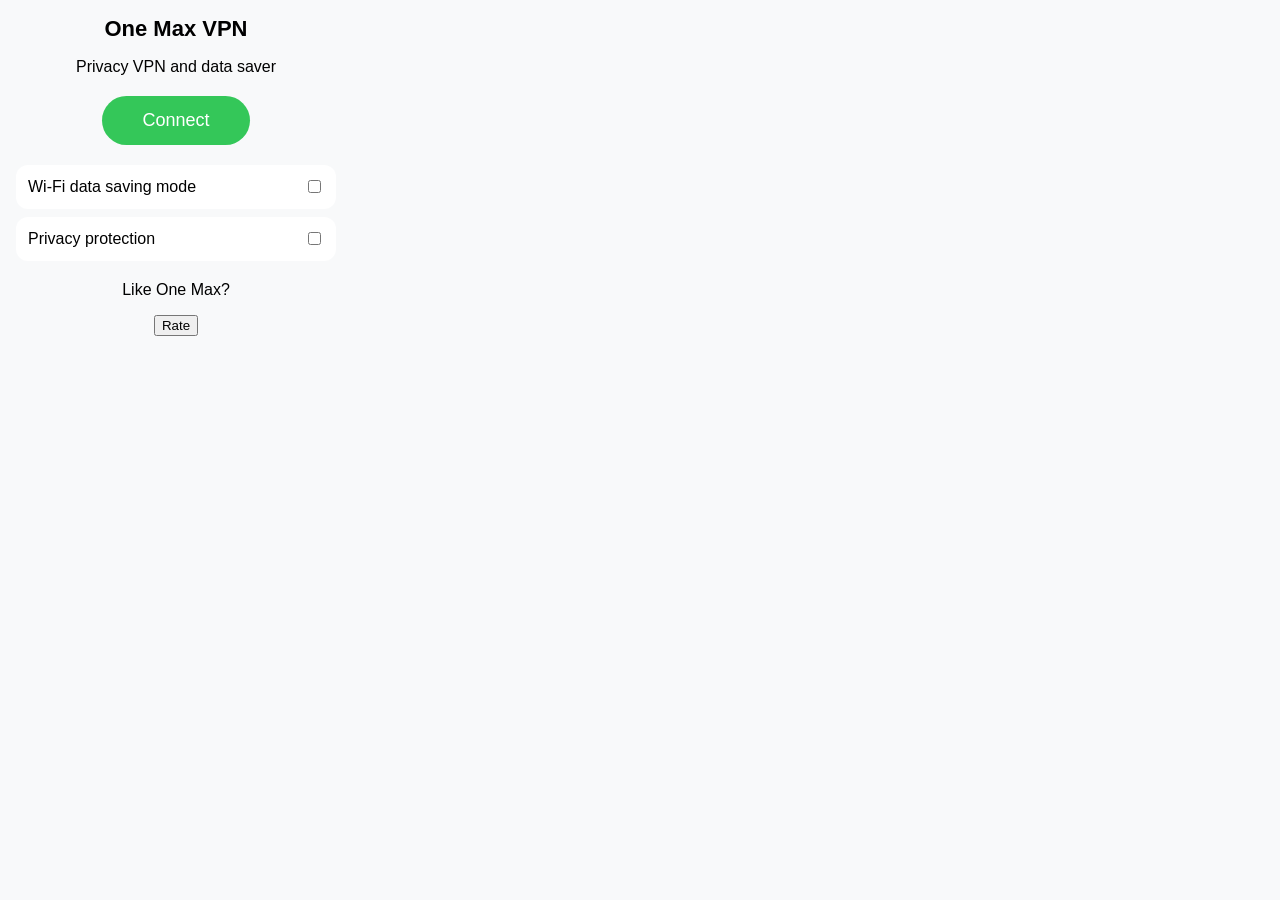
==== extension/popup.html @ 492d6fa0 "1.0.1" ====
<!DOCTYPE html>
<html>
<head>
  <meta charset="UTF-8">
  <style>
    body { width: 320px; font-family: Arial, sans-serif; margin: 0; padding: 16px; background: #f8f9fa; }
    .header { text-align: center; margin-bottom: 20px; }
    .header h1 { margin: 0; font-size: 22px; }
    .connect-btn {
      display: block; margin: 20px auto; padding: 14px 40px; font-size: 18px; border-radius: 50px;
      background: #34c759; color: white; border: none; cursor: pointer;
    }
    .toggle { display: flex; justify-content: space-between; align-items: center; padding: 12px; background: white; margin: 8px 0; border-radius: 12px; }
    .rate { color: #007aff; text-align: right; }
  </style>
</head>
<body>
  <div class="header">
    <h1>One Max VPN</h1>
    <p>Privacy VPN and data saver</p>
  </div>

  <button id="connectBtn" class="connect-btn">Connect</button>

  <div class="toggle">
    <span>Wi-Fi data saving mode</span>
    <label class="switch"><input type="checkbox" id="dataSave"><span class="slider"></span></label>
  </div>

  <div class="toggle">
    <span>Privacy protection</span>
    <label class="switch"><input type="checkbox" id="privacy"><span class="slider"></span></label>
  </div>

  <div style="text-align:center; margin:20px 0;">
    <p>Like One Max?</p>
    <button onclick="alert('Спасибо! Оцените в Chrome Web Store ❤️')">Rate</button>
  </div>

  <script src="popup.js"></script>
</body>
</html>
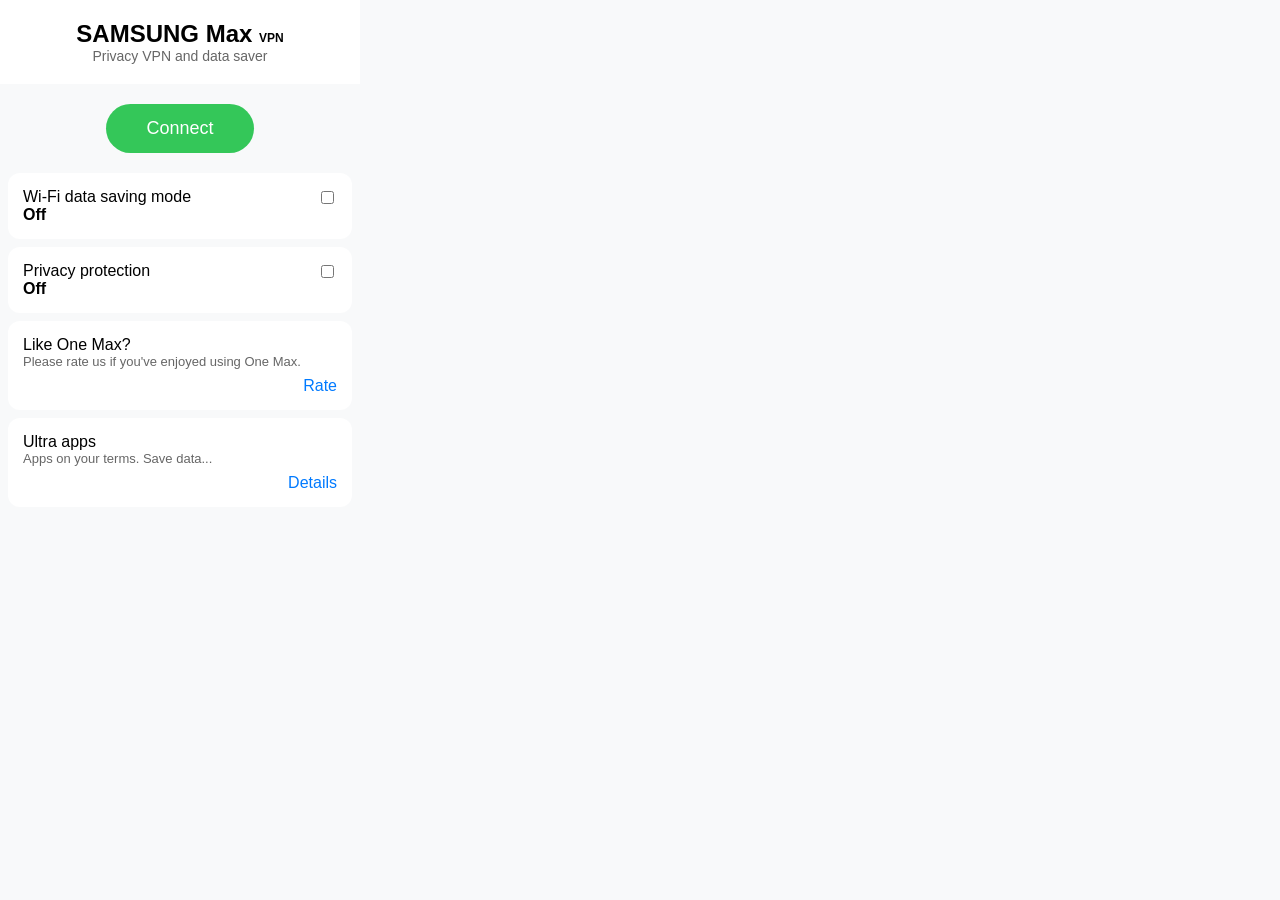
==== commit c031e8d3: "1.0.2" ====
--- a/extension/popup.html
+++ b/extension/popup.html
@@ -3,40 +3,48 @@
 <head>
   <meta charset="UTF-8">
   <style>
-    body { width: 320px; font-family: Arial, sans-serif; margin: 0; padding: 16px; background: #f8f9fa; }
-    .header { text-align: center; margin-bottom: 20px; }
-    .header h1 { margin: 0; font-size: 22px; }
+    body { width: 360px; font-family: Arial, sans-serif; margin: 0; background: #f8f9fa; }
+    .header { text-align: center; padding: 20px 10px; background: white; }
+    .logo { font-size: 24px; font-weight: bold; }
     .connect-btn {
-      display: block; margin: 20px auto; padding: 14px 40px; font-size: 18px; border-radius: 50px;
-      background: #34c759; color: white; border: none; cursor: pointer;
+      background: #34c759; color: white; border: none; padding: 14px 40px;
+      font-size: 18px; border-radius: 30px; margin: 20px auto; display: block;
+      cursor: pointer;
     }
-    .toggle { display: flex; justify-content: space-between; align-items: center; padding: 12px; background: white; margin: 8px 0; border-radius: 12px; }
-    .rate { color: #007aff; text-align: right; }
+    .toggle { display: flex; justify-content: space-between; padding: 15px; background: white; margin: 8px; border-radius: 12px; }
+    .rate, .details { color: #007aff; cursor: pointer; }
   </style>
 </head>
 <body>
   <div class="header">
-    <h1>One Max VPN</h1>
-    <p>Privacy VPN and data saver</p>
+    <div class="logo">SAMSUNG <span style="color:#000;">Max</span> <span style="font-size:12px;">VPN</span></div>
+    <div style="font-size:14px;color:#666;">Privacy VPN and data saver</div>
   </div>
-
+  
   <button id="connectBtn" class="connect-btn">Connect</button>
-
+  
   <div class="toggle">
-    <span>Wi-Fi data saving mode</span>
-    <label class="switch"><input type="checkbox" id="dataSave"><span class="slider"></span></label>
+    <div>Wi-Fi data saving mode<br><strong>Off</strong></div>
+    <label class="switch"><input type="checkbox" id="dataSave"><span></span></label>
   </div>
-
+  
   <div class="toggle">
-    <span>Privacy protection</span>
-    <label class="switch"><input type="checkbox" id="privacy"><span class="slider"></span></label>
+    <div>Privacy protection<br><strong>Off</strong></div>
+    <label class="switch"><input type="checkbox" id="privacy"><span></span></label>
   </div>
-
-  <div style="text-align:center; margin:20px 0;">
-    <p>Like One Max?</p>
-    <button onclick="alert('Спасибо! Оцените в Chrome Web Store ❤️')">Rate</button>
+  
+  <div style="padding:15px;background:white;margin:8px;border-radius:12px;">
+    <div>Like One Max?</div>
+    <div style="font-size:13px;color:#666;">Please rate us if you've enjoyed using One Max.</div>
+    <div class="rate" style="text-align:right;margin-top:8px;">Rate</div>
   </div>
-
+  
+  <div style="padding:15px;background:white;margin:8px;border-radius:12px;">
+    <div>Ultra apps</div>
+    <div style="font-size:13px;color:#666;">Apps on your terms. Save data...</div>
+    <div class="details" style="text-align:right;margin-top:8px;">Details</div>
+  </div>
+  
   <script src="popup.js"></script>
 </body>
-</html>
+</html>
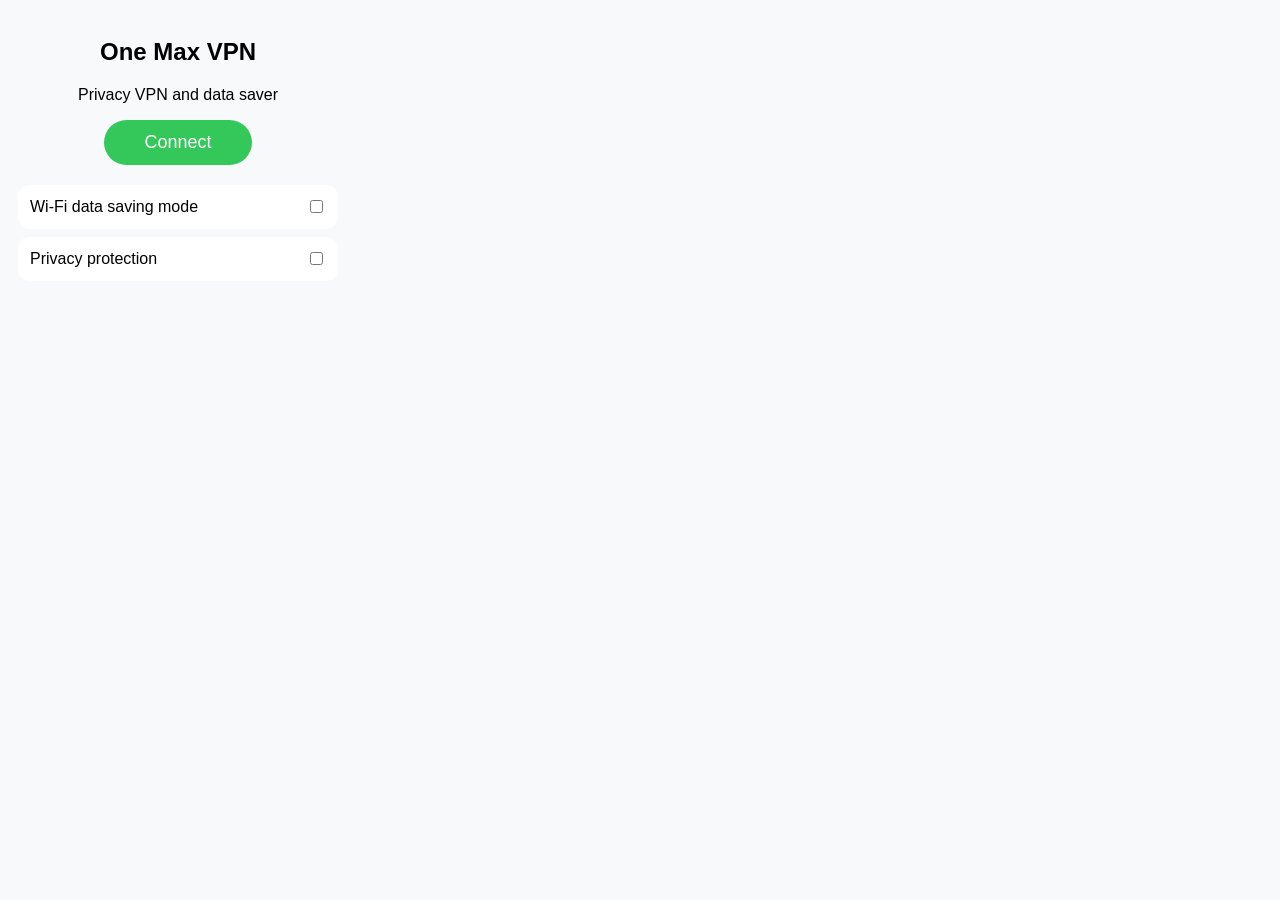
==== commit dc65da6e: "1.0.3" ====
--- a/extension/popup.html
+++ b/extension/popup.html
@@ -1,50 +1,32 @@
 <!DOCTYPE html>
 <html>
 <head>
-  <meta charset="UTF-8">
+  <meta charset="utf-8">
   <style>
-    body { width: 360px; font-family: Arial, sans-serif; margin: 0; background: #f8f9fa; }
-    .header { text-align: center; padding: 20px 10px; background: white; }
-    .logo { font-size: 24px; font-weight: bold; }
-    .connect-btn {
-      background: #34c759; color: white; border: none; padding: 14px 40px;
-      font-size: 18px; border-radius: 30px; margin: 20px auto; display: block;
-      cursor: pointer;
-    }
-    .toggle { display: flex; justify-content: space-between; padding: 15px; background: white; margin: 8px; border-radius: 12px; }
-    .rate, .details { color: #007aff; cursor: pointer; }
+    body { width: 320px; font-family: Arial, sans-serif; padding: 10px; background: #f8f9fa; }
+    .header { text-align: center; margin-bottom: 20px; }
+    .connect { background: #34c759; color: white; border: none; padding: 12px 40px; font-size: 18px; border-radius: 30px; cursor: pointer; }
+    .toggle { display: flex; justify-content: space-between; align-items: center; padding: 12px; background: white; margin: 8px 0; border-radius: 12px; }
+    .rate { color: #007aff; text-align: right; }
   </style>
 </head>
 <body>
   <div class="header">
-    <div class="logo">SAMSUNG <span style="color:#000;">Max</span> <span style="font-size:12px;">VPN</span></div>
-    <div style="font-size:14px;color:#666;">Privacy VPN and data saver</div>
+    <h2>One Max VPN</h2>
+    <p>Privacy VPN and data saver</p>
+    <button id="connect" class="connect">Connect</button>
   </div>
-  
-  <button id="connectBtn" class="connect-btn">Connect</button>
-  
+
   <div class="toggle">
-    <div>Wi-Fi data saving mode<br><strong>Off</strong></div>
-    <label class="switch"><input type="checkbox" id="dataSave"><span></span></label>
+    <div>Wi-Fi data saving mode</div>
+    <label class="switch"><input type="checkbox" id="datasave"><span></span></label>
   </div>
-  
+
   <div class="toggle">
-    <div>Privacy protection<br><strong>Off</strong></div>
+    <div>Privacy protection</div>
     <label class="switch"><input type="checkbox" id="privacy"><span></span></label>
   </div>
-  
-  <div style="padding:15px;background:white;margin:8px;border-radius:12px;">
-    <div>Like One Max?</div>
-    <div style="font-size:13px;color:#666;">Please rate us if you've enjoyed using One Max.</div>
-    <div class="rate" style="text-align:right;margin-top:8px;">Rate</div>
-  </div>
-  
-  <div style="padding:15px;background:white;margin:8px;border-radius:12px;">
-    <div>Ultra apps</div>
-    <div style="font-size:13px;color:#666;">Apps on your terms. Save data...</div>
-    <div class="details" style="text-align:right;margin-top:8px;">Details</div>
-  </div>
-  
+
   <script src="popup.js"></script>
 </body>
 </html>
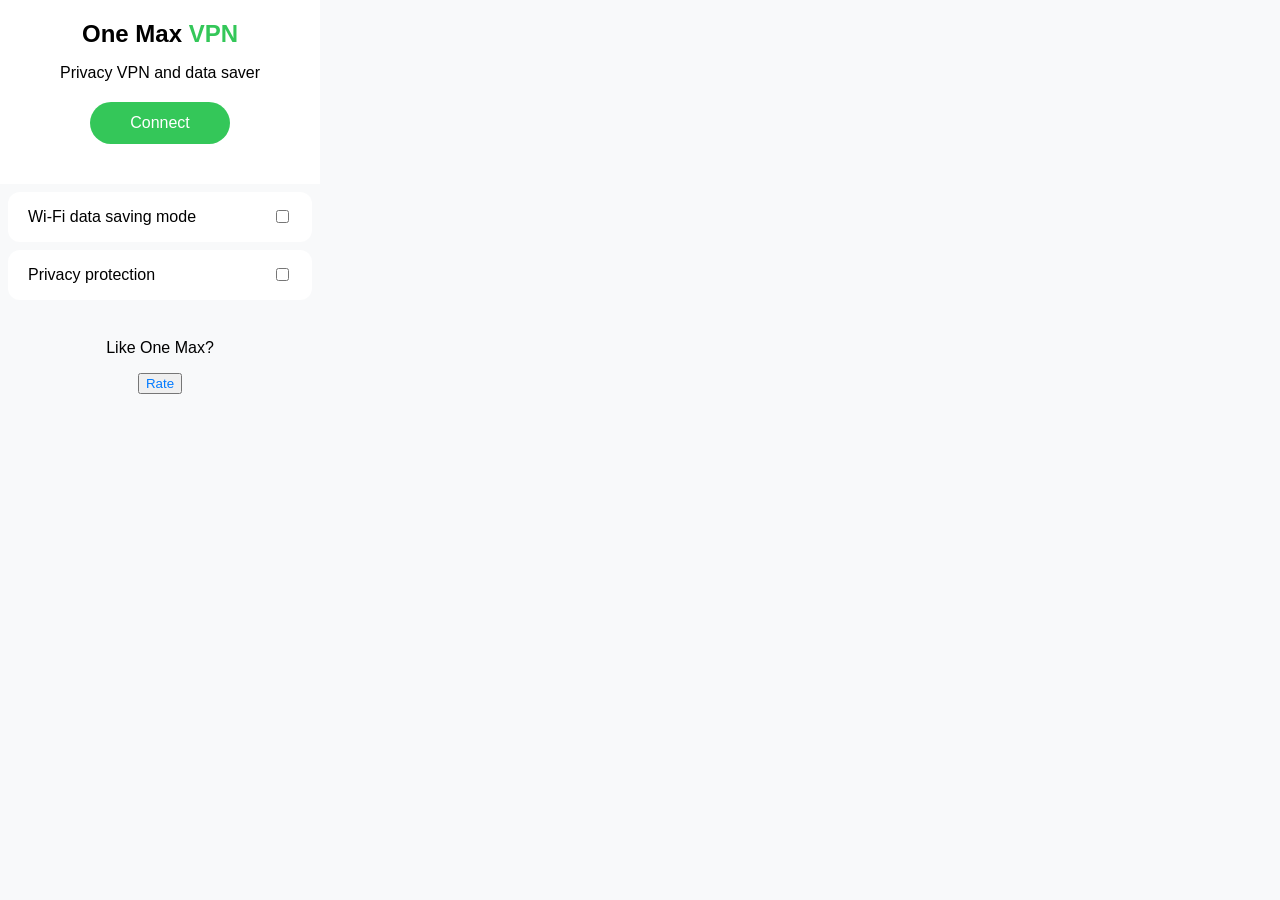
==== commit 4e333a9e: "1.0.3" ====
--- a/extension/popup.html
+++ b/extension/popup.html
@@ -3,23 +3,26 @@
 <head>
   <meta charset="utf-8">
   <style>
-    body { width: 320px; font-family: Arial, sans-serif; padding: 10px; background: #f8f9fa; }
-    .header { text-align: center; margin-bottom: 20px; }
-    .connect { background: #34c759; color: white; border: none; padding: 12px 40px; font-size: 18px; border-radius: 30px; cursor: pointer; }
-    .toggle { display: flex; justify-content: space-between; align-items: center; padding: 12px; background: white; margin: 8px 0; border-radius: 12px; }
-    .rate { color: #007aff; text-align: right; }
+    body { width: 320px; font-family: Arial, sans-serif; margin: 0; padding: 0; background: #f8f9fa; }
+    .header { padding: 20px; text-align: center; background: white; }
+    .logo { font-size: 24px; font-weight: bold; }
+    .connect-btn {
+      display: block; margin: 20px auto; padding: 12px 40px; background: #34c759; color: white; border: none; border-radius: 30px; font-size: 16px; cursor: pointer;
+    }
+    .toggle { display: flex; justify-content: space-between; padding: 15px 20px; background: white; margin: 8px; border-radius: 12px; align-items: center; }
+    .rate { color: #007aff; }
   </style>
 </head>
 <body>
   <div class="header">
-    <h2>One Max VPN</h2>
+    <div class="logo">One Max <span style="color:#34c759">VPN</span></div>
     <p>Privacy VPN and data saver</p>
-    <button id="connect" class="connect">Connect</button>
+    <button id="connectBtn" class="connect-btn">Connect</button>
   </div>
 
   <div class="toggle">
     <div>Wi-Fi data saving mode</div>
-    <label class="switch"><input type="checkbox" id="datasave"><span></span></label>
+    <label class="switch"><input type="checkbox" id="dataSave"><span></span></label>
   </div>
 
   <div class="toggle">
@@ -27,6 +30,11 @@
     <label class="switch"><input type="checkbox" id="privacy"><span></span></label>
   </div>
 
+  <div style="padding: 15px; text-align: center;">
+    <p>Like One Max?</p>
+    <button class="rate">Rate</button>
+  </div>
+
   <script src="popup.js"></script>
 </body>
 </html>
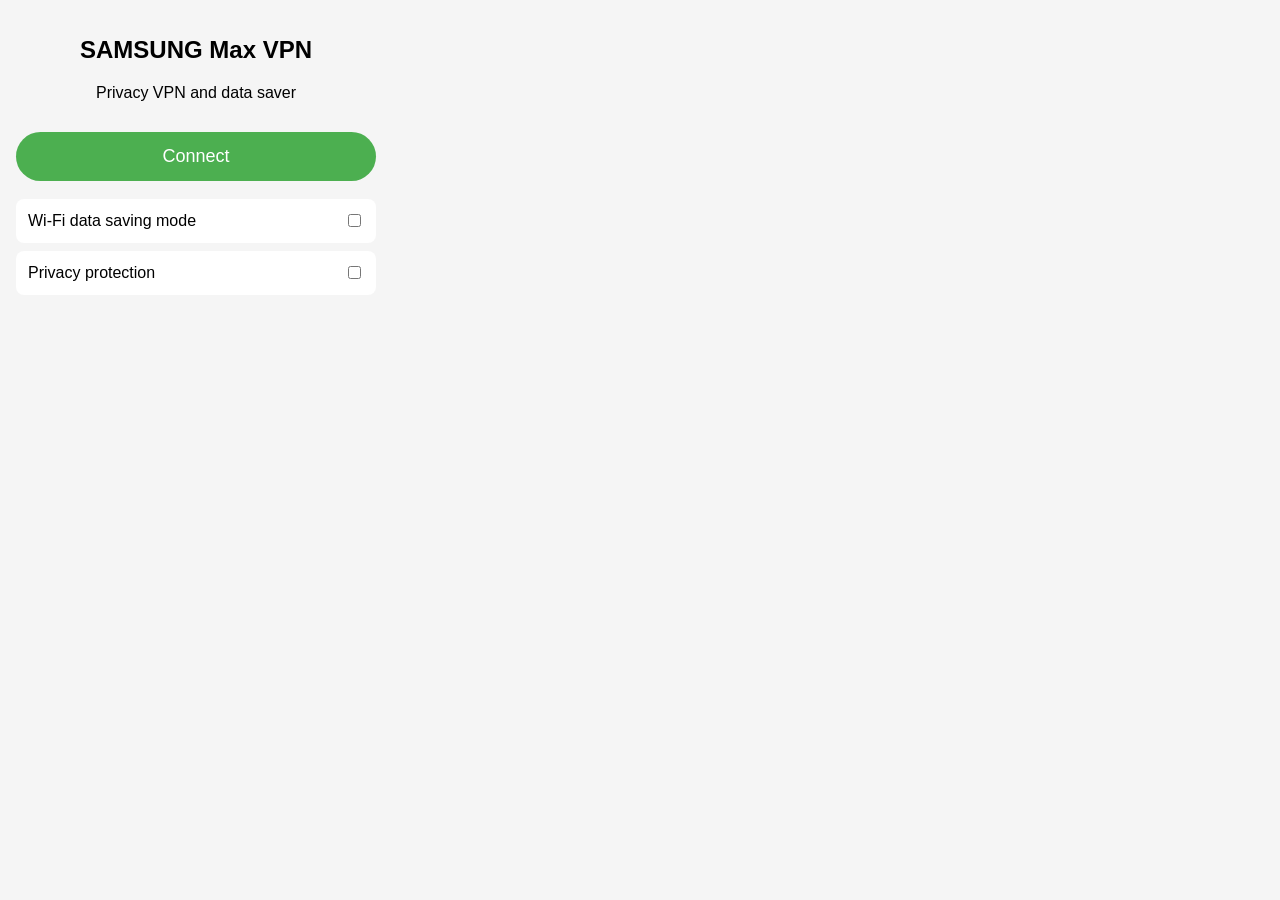
==== commit 2cdab63a: "1.0.4" ====
--- a/extension/popup.html
+++ b/extension/popup.html
@@ -1,38 +1,34 @@
 <!DOCTYPE html>
 <html>
 <head>
-  <meta charset="utf-8">
+  <meta charset="UTF-8">
   <style>
-    body { width: 320px; font-family: Arial, sans-serif; margin: 0; padding: 0; background: #f8f9fa; }
-    .header { padding: 20px; text-align: center; background: white; }
-    .logo { font-size: 24px; font-weight: bold; }
+    body { width: 360px; font-family: Arial, sans-serif; margin: 0; padding: 16px; background: #f5f5f5; }
+    .header { text-align: center; margin-bottom: 20px; }
     .connect-btn {
-      display: block; margin: 20px auto; padding: 12px 40px; background: #34c759; color: white; border: none; border-radius: 30px; font-size: 16px; cursor: pointer;
+      background: #4CAF50; color: white; border: none; padding: 14px 40px;
+      font-size: 18px; border-radius: 30px; cursor: pointer; width: 100%;
+      margin: 10px 0;
     }
-    .toggle { display: flex; justify-content: space-between; padding: 15px 20px; background: white; margin: 8px; border-radius: 12px; align-items: center; }
-    .rate { color: #007aff; }
+    .toggle { display: flex; justify-content: space-between; align-items: center; padding: 12px; background: white; margin: 8px 0; border-radius: 8px; }
   </style>
 </head>
 <body>
   <div class="header">
-    <div class="logo">One Max <span style="color:#34c759">VPN</span></div>
+    <h2>SAMSUNG <strong>Max</strong> VPN</h2>
     <p>Privacy VPN and data saver</p>
-    <button id="connectBtn" class="connect-btn">Connect</button>
+  </div>
+
+  <button class="connect-btn" id="connectBtn">Connect</button>
+
+  <div class="toggle">
+    <span>Wi-Fi data saving mode</span>
+    <label class="switch"><input type="checkbox" id="dataSave"><span class="slider"></span></label>
   </div>
 
   <div class="toggle">
-    <div>Wi-Fi data saving mode</div>
-    <label class="switch"><input type="checkbox" id="dataSave"><span></span></label>
-  </div>
-
-  <div class="toggle">
-    <div>Privacy protection</div>
-    <label class="switch"><input type="checkbox" id="privacy"><span></span></label>
-  </div>
-
-  <div style="padding: 15px; text-align: center;">
-    <p>Like One Max?</p>
-    <button class="rate">Rate</button>
+    <span>Privacy protection</span>
+    <label class="switch"><input type="checkbox" id="privacy"><span class="slider"></span></label>
   </div>
 
   <script src="popup.js"></script>
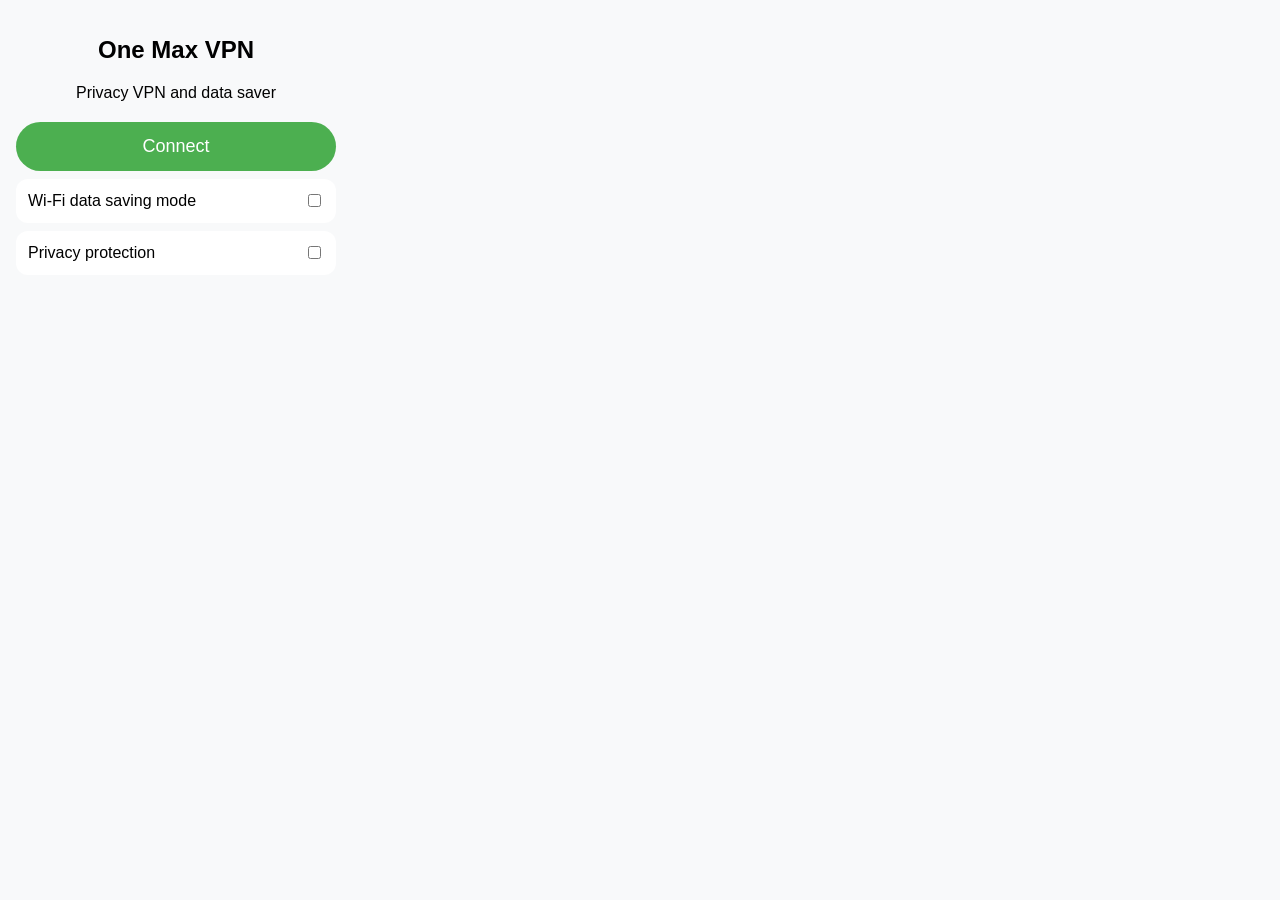
==== commit 7a4fd442: "1.0.5" ====
--- a/extension/popup.html
+++ b/extension/popup.html
@@ -3,29 +3,25 @@
 <head>
   <meta charset="UTF-8">
   <style>
-    body { width: 360px; font-family: Arial, sans-serif; margin: 0; padding: 16px; background: #f5f5f5; }
+    body { width: 320px; font-family: Arial; background: #f8f9fa; margin: 0; padding: 16px; }
     .header { text-align: center; margin-bottom: 20px; }
-    .connect-btn {
-      background: #4CAF50; color: white; border: none; padding: 14px 40px;
-      font-size: 18px; border-radius: 30px; cursor: pointer; width: 100%;
-      margin: 10px 0;
-    }
-    .toggle { display: flex; justify-content: space-between; align-items: center; padding: 12px; background: white; margin: 8px 0; border-radius: 8px; }
+    .connect { background: #4CAF50; color: white; border: none; padding: 14px 40px; border-radius: 50px; font-size: 18px; cursor: pointer; width: 100%; }
+    .toggle { display: flex; justify-content: space-between; align-items: center; padding: 12px; background: white; border-radius: 12px; margin: 8px 0; }
   </style>
 </head>
 <body>
   <div class="header">
-    <h2>SAMSUNG <strong>Max</strong> VPN</h2>
+    <h2>One Max VPN</h2>
     <p>Privacy VPN and data saver</p>
   </div>
-
-  <button class="connect-btn" id="connectBtn">Connect</button>
-
+  
+  <button class="connect" id="connectBtn">Connect</button>
+  
   <div class="toggle">
     <span>Wi-Fi data saving mode</span>
     <label class="switch"><input type="checkbox" id="dataSave"><span class="slider"></span></label>
   </div>
-
+  
   <div class="toggle">
     <span>Privacy protection</span>
     <label class="switch"><input type="checkbox" id="privacy"><span class="slider"></span></label>
@@ -33,4 +29,4 @@
 
   <script src="popup.js"></script>
 </body>
-</html>+</html>
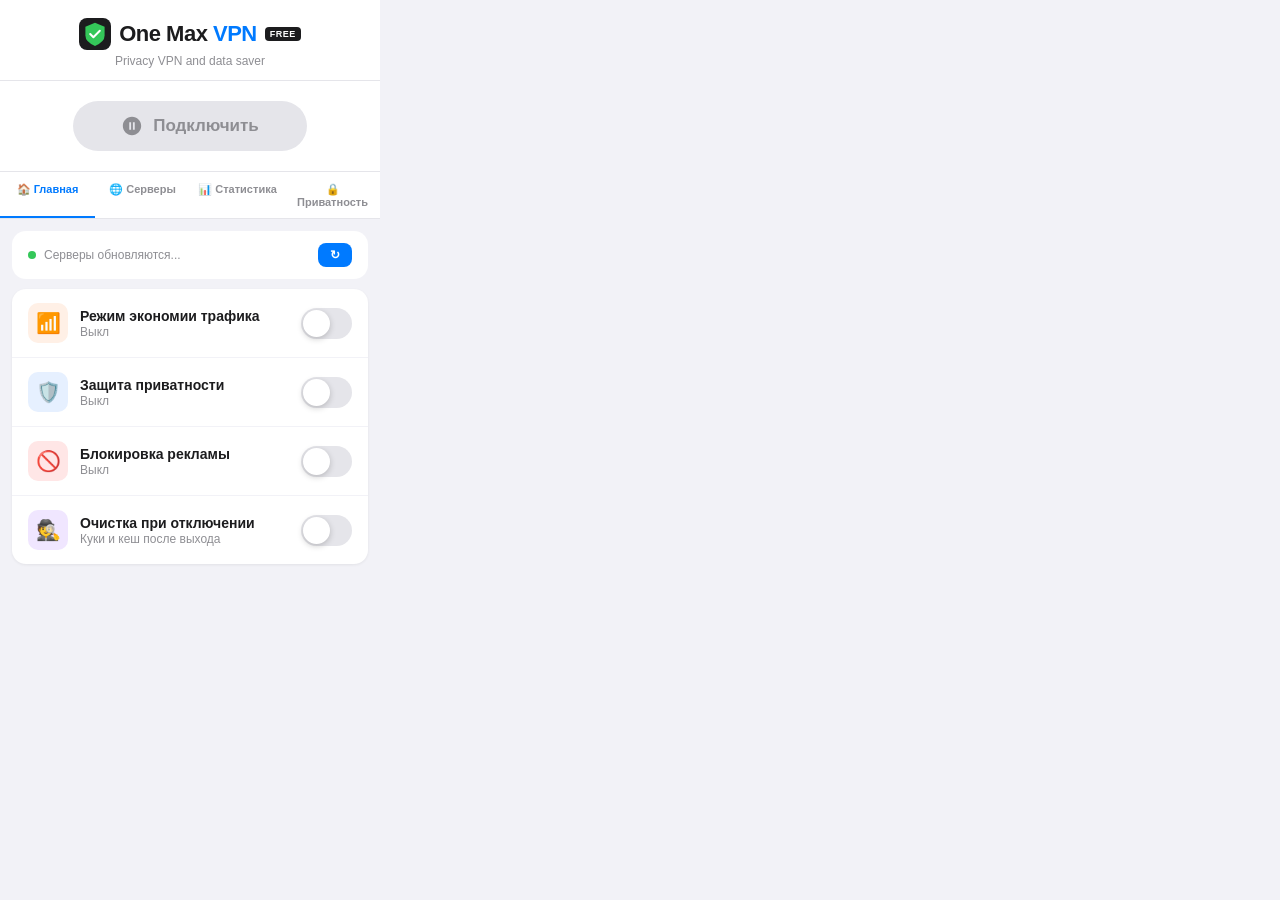
==== commit a56bf49d: "1.0.6" ====
--- a/extension/popup.html
+++ b/extension/popup.html
@@ -1,32 +1,327 @@
 <!DOCTYPE html>
-<html>
+<html lang="ru">
 <head>
-  <meta charset="UTF-8">
-  <style>
-    body { width: 320px; font-family: Arial; background: #f8f9fa; margin: 0; padding: 16px; }
-    .header { text-align: center; margin-bottom: 20px; }
-    .connect { background: #4CAF50; color: white; border: none; padding: 14px 40px; border-radius: 50px; font-size: 18px; cursor: pointer; width: 100%; }
-    .toggle { display: flex; justify-content: space-between; align-items: center; padding: 12px; background: white; border-radius: 12px; margin: 8px 0; }
-  </style>
+<meta charset="UTF-8">
+<title>One Max VPN</title>
+<style>
+/* ── Reset ── */
+*{box-sizing:border-box;margin:0;padding:0}
+body{width:380px;min-height:580px;background:#f2f2f7;font-family:-apple-system,'Segoe UI',sans-serif;font-size:14px;color:#1c1c1e;overflow-x:hidden}
+
+/* ── Header ── */
+.header{background:#fff;padding:18px 16px 12px;text-align:center;border-bottom:1px solid #e5e5ea}
+.logo-row{display:flex;align-items:center;justify-content:center;gap:8px;margin-bottom:4px}
+.logo-icon{width:32px;height:32px}
+.logo-text{font-size:22px;font-weight:800;letter-spacing:-0.5px;color:#1c1c1e}
+.logo-badge{background:#1c1c1e;color:#fff;font-size:9px;font-weight:700;padding:2px 5px;border-radius:4px;letter-spacing:0.5px}
+.tagline{font-size:12px;color:#8e8e93;font-weight:500}
+
+/* ── Connect button ── */
+.connect-wrap{background:#fff;padding:20px 16px;display:flex;justify-content:center;border-bottom:1px solid #e5e5ea}
+.connect-btn{
+  display:flex;align-items:center;gap:10px;
+  padding:14px 48px;border-radius:40px;border:none;
+  font-size:17px;font-weight:700;cursor:pointer;
+  transition:all .25s;
+  background:#e5e5ea;color:#8e8e93;
+}
+.connect-btn.connected{background:#34c759;color:#fff;box-shadow:0 4px 20px #34c75940}
+.connect-btn.connecting{background:#ff9f0a;color:#fff;animation:pulse 1s infinite}
+.connect-btn svg{width:22px;height:22px;fill:currentColor;flex-shrink:0}
+@keyframes pulse{0%,100%{opacity:1}50%{opacity:.6}}
+
+/* ── Server strip ── */
+.server-strip{
+  background:#fff;margin:0 0 0;
+  display:none;
+  align-items:center;gap:10px;
+  padding:10px 16px;
+  border-bottom:1px solid #e5e5ea;
+}
+.server-strip.visible{display:flex}
+.server-flag{font-size:22px}
+.server-info{flex:1}
+.server-name{font-size:13px;font-weight:600}
+.server-host{font-size:11px;color:#8e8e93;font-family:monospace}
+.server-ping{font-size:11px;font-weight:600;color:#34c759}
+.btn-next{
+  padding:6px 12px;border-radius:8px;border:1px solid #e5e5ea;
+  background:#f2f2f7;font-size:12px;font-weight:600;color:#007aff;cursor:pointer;
+  transition:background .15s;
+}
+.btn-next:hover{background:#e5e5ea}
+
+/* ── Tabs ── */
+.tabs{display:flex;background:#fff;border-bottom:1px solid #e5e5ea}
+.tab{
+  flex:1;padding:11px 4px 8px;text-align:center;font-size:11px;font-weight:600;
+  color:#8e8e93;cursor:pointer;border-bottom:2px solid transparent;transition:all .15s;
+}
+.tab.active{color:#007aff;border-bottom-color:#007aff}
+
+/* ── Tab content ── */
+.tab-pane{display:none;padding:12px}
+.tab-pane.active{display:block}
+
+/* ── Cards ── */
+.card{
+  background:#fff;border-radius:14px;margin-bottom:10px;
+  overflow:hidden;box-shadow:0 1px 3px #0001;
+}
+
+/* ── Feature rows (like Samsung Max) ── */
+.feat-row{
+  display:flex;align-items:center;gap:12px;
+  padding:14px 16px;border-bottom:1px solid #f2f2f7;
+}
+.feat-row:last-child{border-bottom:none}
+.feat-icon{width:40px;height:40px;border-radius:10px;display:flex;align-items:center;justify-content:center;font-size:20px;flex-shrink:0}
+.feat-icon.orange{background:#fff0e6}
+.feat-icon.blue{background:#e6f0ff}
+.feat-icon.green{background:#e6f7ed}
+.feat-icon.red{background:#ffe6e6}
+.feat-icon.purple{background:#f0e6ff}
+.feat-body{flex:1}
+.feat-title{font-size:14px;font-weight:600;color:#1c1c1e}
+.feat-sub{font-size:12px;color:#8e8e93;margin-top:1px}
+.feat-action{color:#007aff;font-size:12px;font-weight:600;cursor:pointer;flex-shrink:0}
+
+/* ── Toggle ── */
+.toggle{position:relative;width:51px;height:31px;flex-shrink:0}
+.toggle input{opacity:0;width:0;height:0}
+.toggle-track{
+  position:absolute;inset:0;background:#e5e5ea;border-radius:31px;
+  cursor:pointer;transition:background .2s;
+}
+.toggle-track:before{
+  content:'';position:absolute;width:27px;height:27px;
+  left:2px;top:2px;background:#fff;border-radius:50%;
+  transition:.2s;box-shadow:0 2px 6px #0003;
+}
+.toggle input:checked+.toggle-track{background:#34c759}
+.toggle input:checked+.toggle-track:before{transform:translateX(20px)}
+
+/* ── Stats ── */
+.stats-grid{display:grid;grid-template-columns:1fr 1fr;gap:10px;margin-bottom:10px}
+.stat-card{background:#fff;border-radius:14px;padding:16px;text-align:center}
+.stat-val{font-size:24px;font-weight:800;color:#007aff;letter-spacing:-0.5px}
+.stat-lbl{font-size:11px;color:#8e8e93;margin-top:2px}
+.stat-card.green .stat-val{color:#34c759}
+.stat-card.orange .stat-val{color:#ff9f0a}
+
+/* ── Info rows ── */
+.info-row{display:flex;justify-content:space-between;align-items:center;padding:12px 16px;border-bottom:1px solid #f2f2f7}
+.info-row:last-child{border-bottom:none}
+.info-label{font-size:13px;color:#8e8e93}
+.info-val{font-size:13px;font-weight:600;color:#1c1c1e}
+.info-val.green{color:#34c759}
+.info-val.red{color:#ff3b30}
+
+/* ── Section title ── */
+.sect-title{font-size:12px;font-weight:600;color:#8e8e93;text-transform:uppercase;letter-spacing:0.5px;padding:8px 4px 6px}
+
+/* ── Server list ── */
+.server-list{background:#fff;border-radius:14px;overflow:hidden}
+.srv-row{
+  display:flex;align-items:center;gap:12px;padding:12px 16px;
+  border-bottom:1px solid #f2f2f7;cursor:pointer;transition:background .15s;
+}
+.srv-row:last-child{border-bottom:none}
+.srv-row:hover{background:#f9f9fb}
+.srv-row.active-srv{background:#f0f8ff}
+.srv-flag{font-size:22px;width:30px;text-align:center}
+.srv-name{font-size:13px;font-weight:600}
+.srv-host{font-size:11px;color:#8e8e93;font-family:monospace}
+.srv-check{color:#007aff;font-size:18px;margin-left:auto}
+.srv-ping{font-size:11px;font-weight:600;padding:2px 7px;border-radius:6px;background:#e6f7ed;color:#34c759}
+
+/* ── Update badge ── */
+.update-badge{
+  display:flex;align-items:center;gap:8px;
+  background:#fff;border-radius:14px;padding:12px 16px;margin-bottom:10px;
+}
+.update-dot{width:8px;height:8px;border-radius:50%;background:#34c759;flex-shrink:0}
+.update-dot.stale{background:#ff9f0a}
+.update-text{font-size:12px;color:#8e8e93;flex:1}
+.btn-refresh{padding:5px 12px;border-radius:8px;border:none;background:#007aff;color:#fff;font-size:12px;font-weight:600;cursor:pointer}
+
+/* ── Loader ── */
+.spin{display:inline-block;width:16px;height:16px;border:2px solid #e5e5ea;border-top-color:#007aff;border-radius:50%;animation:spin .6s linear infinite}
+@keyframes spin{to{transform:rotate(360deg)}}
+</style>
 </head>
 <body>
-  <div class="header">
-    <h2>One Max VPN</h2>
-    <p>Privacy VPN and data saver</p>
-  </div>
-  
-  <button class="connect" id="connectBtn">Connect</button>
-  
-  <div class="toggle">
-    <span>Wi-Fi data saving mode</span>
-    <label class="switch"><input type="checkbox" id="dataSave"><span class="slider"></span></label>
-  </div>
-  
-  <div class="toggle">
-    <span>Privacy protection</span>
-    <label class="switch"><input type="checkbox" id="privacy"><span class="slider"></span></label>
-  </div>
-
-  <script src="popup.js"></script>
+
+<!-- Header -->
+<div class="header">
+  <div class="logo-row">
+    <svg class="logo-icon" viewBox="0 0 40 40"><rect width="40" height="40" rx="10" fill="#1c1c1e"/><path d="M20 6 L32 11 L32 22 Q32 30 20 35 Q8 30 8 22 L8 11 Z" fill="#34c759"/><path d="M14 20 L18 24 L26 16" stroke="#fff" stroke-width="2.5" stroke-linecap="round" stroke-linejoin="round" fill="none"/></svg>
+    <span class="logo-text">One Max <span style="color:#007aff">VPN</span></span>
+    <span class="logo-badge">FREE</span>
+  </div>
+  <div class="tagline">Privacy VPN and data saver</div>
+</div>
+
+<!-- Connect button -->
+<div class="connect-wrap">
+  <button class="connect-btn" id="connectBtn">
+    <svg viewBox="0 0 24 24"><path d="M12 2C6.48 2 2 6.48 2 12s4.48 10 10 10 10-4.48 10-10S17.52 2 12 2zm-1 14H9V8h2v8zm4 0h-2V8h2v8z"/></svg>
+    <span id="connectLabel">Подключить</span>
+  </button>
+</div>
+
+<!-- Active server strip -->
+<div class="server-strip" id="serverStrip">
+  <div class="server-flag" id="sFlag">🌐</div>
+  <div class="server-info">
+    <div class="server-name" id="sName">—</div>
+    <div class="server-host" id="sHost">—</div>
+  </div>
+  <div class="server-ping" id="sPing">— ms</div>
+  <button class="btn-next" id="btnNext">Сменить</button>
+</div>
+
+<!-- Tabs -->
+<div class="tabs">
+  <div class="tab active" data-tab="home">🏠 Главная</div>
+  <div class="tab" data-tab="servers">🌐 Серверы</div>
+  <div class="tab" data-tab="stats">📊 Статистика</div>
+  <div class="tab" data-tab="privacy">🔒 Приватность</div>
+</div>
+
+<!-- ── Tab: Home ── -->
+<div class="tab-pane active" id="tab-home">
+
+  <div class="update-badge" id="updateBadge">
+    <div class="update-dot" id="updateDot"></div>
+    <div class="update-text" id="updateText">Серверы обновляются...</div>
+    <button class="btn-refresh" id="btnRefresh">↻</button>
+  </div>
+
+  <div class="card">
+    <div class="feat-row">
+      <div class="feat-icon orange">📶</div>
+      <div class="feat-body">
+        <div class="feat-title">Режим экономии трафика</div>
+        <div class="feat-sub" id="wifiSub">Выкл</div>
+      </div>
+      <label class="toggle"><input type="checkbox" id="togWifi"><div class="toggle-track"></div></label>
+    </div>
+    <div class="feat-row">
+      <div class="feat-icon blue">🛡️</div>
+      <div class="feat-body">
+        <div class="feat-title">Защита приватности</div>
+        <div class="feat-sub" id="privacySub">Выкл</div>
+      </div>
+      <label class="toggle"><input type="checkbox" id="togPrivacy"><div class="toggle-track"></div></label>
+    </div>
+    <div class="feat-row">
+      <div class="feat-icon red">🚫</div>
+      <div class="feat-body">
+        <div class="feat-title">Блокировка рекламы</div>
+        <div class="feat-sub" id="adSub">Выкл</div>
+      </div>
+      <label class="toggle"><input type="checkbox" id="togAd"><div class="toggle-track"></div></label>
+    </div>
+    <div class="feat-row">
+      <div class="feat-icon purple">🕵️</div>
+      <div class="feat-body">
+        <div class="feat-title">Очистка при отключении</div>
+        <div class="feat-sub">Куки и кеш после выхода</div>
+      </div>
+      <label class="toggle"><input type="checkbox" id="togIncognito"><div class="toggle-track"></div></label>
+    </div>
+  </div>
+
+</div>
+
+<!-- ── Tab: Servers ── -->
+<div class="tab-pane" id="tab-servers">
+  <div class="sect-title">Доступные серверы</div>
+  <div class="server-list" id="serverList">
+    <div style="padding:20px;text-align:center"><div class="spin"></div></div>
+  </div>
+</div>
+
+<!-- ── Tab: Stats ── -->
+<div class="tab-pane" id="tab-stats">
+  <div class="stats-grid">
+    <div class="stat-card green">
+      <div class="stat-val" id="statSaved">0</div>
+      <div class="stat-lbl" id="statSavedUnit">КБ сэкономлено</div>
+    </div>
+    <div class="stat-card">
+      <div class="stat-val" id="statBlocked">0</div>
+      <div class="stat-lbl">трекеров блок.</div>
+    </div>
+    <div class="stat-card orange">
+      <div class="stat-val" id="statServers">0</div>
+      <div class="stat-lbl">серверов в пуле</div>
+    </div>
+    <div class="stat-card">
+      <div class="stat-val" id="statUptime">—</div>
+      <div class="stat-lbl">обновлён</div>
+    </div>
+  </div>
+  <div class="card">
+    <div class="sect-title" style="padding:12px 16px 4px">Детали сессии</div>
+    <div class="info-row"><span class="info-label">Статус VPN</span><span class="info-val" id="detStatus">—</span></div>
+    <div class="info-row"><span class="info-label">Текущий сервер</span><span class="info-val" id="detServer">—</span></div>
+    <div class="info-row"><span class="info-label">Страна</span><span class="info-val" id="detCountry">—</span></div>
+    <div class="info-row"><span class="info-label">Протокол</span><span class="info-val">HTTP Proxy</span></div>
+    <div class="info-row"><span class="info-label">Последнее обновление</span><span class="info-val" id="detUpdated">—</span></div>
+  </div>
+</div>
+
+<!-- ── Tab: Privacy ── -->
+<div class="tab-pane" id="tab-privacy">
+  <div class="card">
+    <div class="feat-row">
+      <div class="feat-icon blue">👁️</div>
+      <div class="feat-body">
+        <div class="feat-title">Блокировка трекеров</div>
+        <div class="feat-sub">30 правил: Google, Яндекс, Facebook...</div>
+      </div>
+      <span class="feat-action">Вкл</span>
+    </div>
+    <div class="feat-row">
+      <div class="feat-icon orange">🍪</div>
+      <div class="feat-body">
+        <div class="feat-title">Авто-очистка куки</div>
+        <div class="feat-sub">При отключении VPN</div>
+      </div>
+      <label class="toggle"><input type="checkbox" id="togCookie"><div class="toggle-track"></div></label>
+    </div>
+    <div class="feat-row">
+      <div class="feat-icon green">📋</div>
+      <div class="feat-body">
+        <div class="feat-title">Очистить данные сейчас</div>
+        <div class="feat-sub">Куки, кеш, localStorage</div>
+      </div>
+      <span class="feat-action" id="btnClearNow">Очистить</span>
+    </div>
+  </div>
+
+  <div class="card">
+    <div class="feat-row">
+      <div class="feat-icon red">🔴</div>
+      <div class="feat-body">
+        <div class="feat-title">Защита от утечки DNS</div>
+        <div class="feat-sub">Трафик через прокси-резолвер</div>
+      </div>
+      <span class="feat-action" style="color:#34c759">Активна</span>
+    </div>
+    <div class="feat-row">
+      <div class="feat-icon purple">🌐</div>
+      <div class="feat-body">
+        <div class="feat-title">WebRTC защита</div>
+        <div class="feat-sub">Скрывает локальный IP</div>
+      </div>
+      <span class="feat-action" style="color:#34c759">Активна</span>
+    </div>
+  </div>
+</div>
+
+<script src="popup.js"></script>
 </body>
 </html>
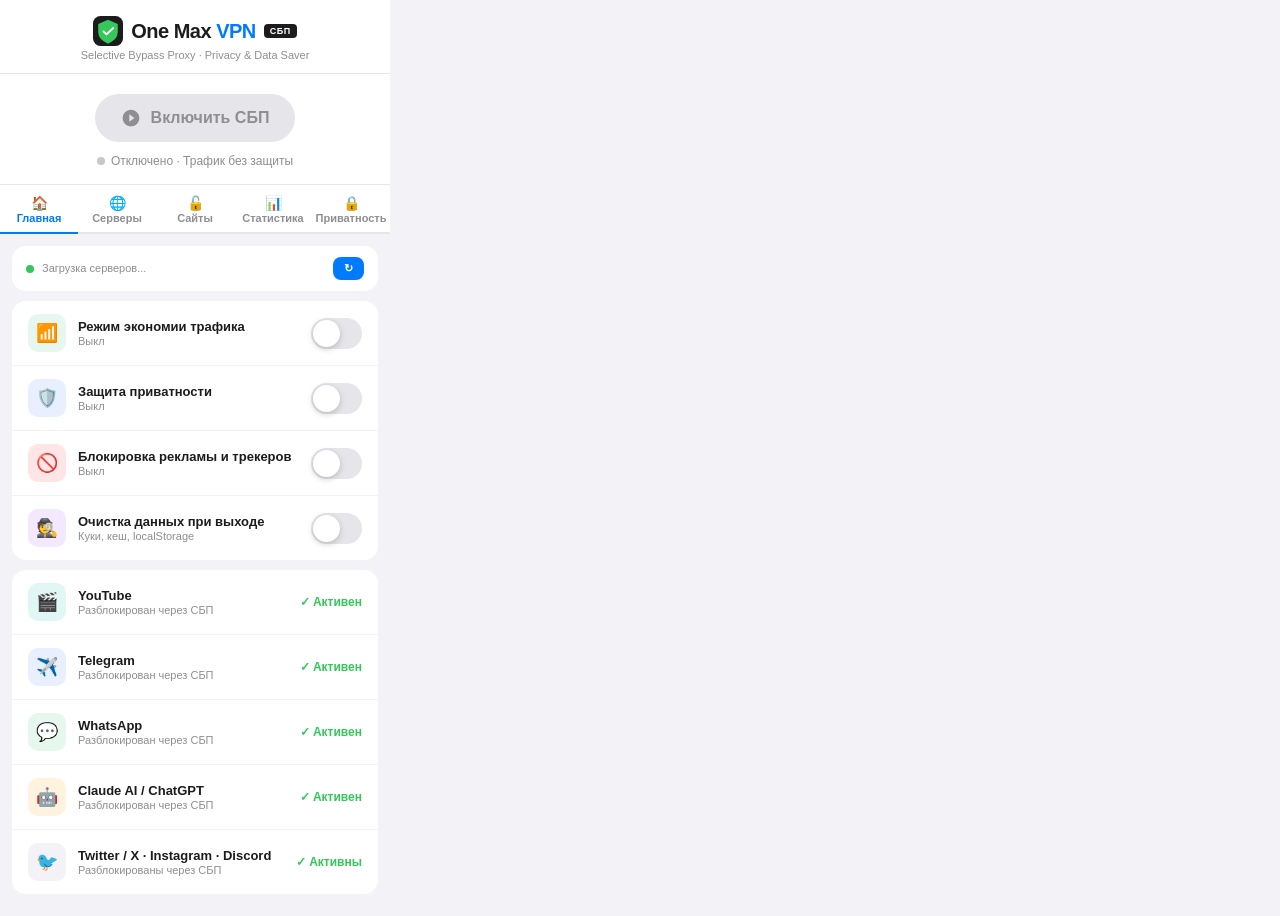
==== commit 4ba98a51: "1.0.7" ====
--- a/extension/popup.html
+++ b/extension/popup.html
@@ -4,320 +4,376 @@
 <meta charset="UTF-8">
 <title>One Max VPN</title>
 <style>
-/* ── Reset ── */
 *{box-sizing:border-box;margin:0;padding:0}
-body{width:380px;min-height:580px;background:#f2f2f7;font-family:-apple-system,'Segoe UI',sans-serif;font-size:14px;color:#1c1c1e;overflow-x:hidden}
+body{width:390px;min-height:600px;background:#f2f2f7;font-family:-apple-system,'Segoe UI',sans-serif;font-size:14px;color:#1c1c1e;overflow-x:hidden}
 
 /* ── Header ── */
-.header{background:#fff;padding:18px 16px 12px;text-align:center;border-bottom:1px solid #e5e5ea}
-.logo-row{display:flex;align-items:center;justify-content:center;gap:8px;margin-bottom:4px}
-.logo-icon{width:32px;height:32px}
-.logo-text{font-size:22px;font-weight:800;letter-spacing:-0.5px;color:#1c1c1e}
-.logo-badge{background:#1c1c1e;color:#fff;font-size:9px;font-weight:700;padding:2px 5px;border-radius:4px;letter-spacing:0.5px}
-.tagline{font-size:12px;color:#8e8e93;font-weight:500}
-
-/* ── Connect button ── */
-.connect-wrap{background:#fff;padding:20px 16px;display:flex;justify-content:center;border-bottom:1px solid #e5e5ea}
+.hdr{background:#fff;padding:16px 16px 12px;text-align:center;border-bottom:1px solid #e5e5ea}
+.logo-row{display:flex;align-items:center;justify-content:center;gap:8px;margin-bottom:3px}
+.logo-svg{width:30px;height:30px}
+.logo-text{font-size:20px;font-weight:800;letter-spacing:-0.5px}
+.logo-text span{color:#007aff}
+.logo-badge{background:#1c1c1e;color:#fff;font-size:9px;font-weight:700;padding:2px 6px;border-radius:4px;letter-spacing:.5px}
+.tagline{font-size:11px;color:#8e8e93;font-weight:500;margin-top:1px}
+
+/* ── Connect area ── */
+.connect-area{background:#fff;padding:20px 16px 16px;border-bottom:1px solid #e5e5ea;display:flex;flex-direction:column;align-items:center;gap:12px}
 .connect-btn{
-  display:flex;align-items:center;gap:10px;
-  padding:14px 48px;border-radius:40px;border:none;
-  font-size:17px;font-weight:700;cursor:pointer;
-  transition:all .25s;
+  display:flex;align-items:center;justify-content:center;gap:10px;
+  width:200px;padding:14px 0;border-radius:40px;border:none;
+  font-size:16px;font-weight:700;cursor:pointer;transition:all .25s;
   background:#e5e5ea;color:#8e8e93;
 }
-.connect-btn.connected{background:#34c759;color:#fff;box-shadow:0 4px 20px #34c75940}
-.connect-btn.connecting{background:#ff9f0a;color:#fff;animation:pulse 1s infinite}
-.connect-btn svg{width:22px;height:22px;fill:currentColor;flex-shrink:0}
-@keyframes pulse{0%,100%{opacity:1}50%{opacity:.6}}
+.connect-btn.on{background:#34c759;color:#fff;box-shadow:0 4px 24px #34c75950}
+.connect-btn.loading{background:#ff9f0a;color:#fff}
+.connect-btn svg{width:20px;height:20px;fill:currentColor;flex-shrink:0}
+.status-row{display:flex;align-items:center;gap:6px;font-size:12px;color:#8e8e93}
+.status-dot{width:8px;height:8px;border-radius:50%;background:#c7c7cc;flex-shrink:0}
+.status-dot.on{background:#34c759;box-shadow:0 0 6px #34c75980;animation:pulse 2s infinite}
+.status-dot.err{background:#ff3b30}
+@keyframes pulse{0%,100%{opacity:1}50%{opacity:.4}}
 
 /* ── Server strip ── */
-.server-strip{
-  background:#fff;margin:0 0 0;
-  display:none;
-  align-items:center;gap:10px;
-  padding:10px 16px;
-  border-bottom:1px solid #e5e5ea;
-}
-.server-strip.visible{display:flex}
-.server-flag{font-size:22px}
-.server-info{flex:1}
-.server-name{font-size:13px;font-weight:600}
-.server-host{font-size:11px;color:#8e8e93;font-family:monospace}
-.server-ping{font-size:11px;font-weight:600;color:#34c759}
-.btn-next{
-  padding:6px 12px;border-radius:8px;border:1px solid #e5e5ea;
-  background:#f2f2f7;font-size:12px;font-weight:600;color:#007aff;cursor:pointer;
-  transition:background .15s;
-}
-.btn-next:hover{background:#e5e5ea}
+.srv-strip{background:#fff;border-bottom:1px solid #e5e5ea;padding:10px 16px;display:none;align-items:center;gap:10px}
+.srv-strip.show{display:flex}
+.srv-flag{font-size:22px;flex-shrink:0}
+.srv-info{flex:1;min-width:0}
+.srv-name{font-size:13px;font-weight:600;white-space:nowrap;overflow:hidden;text-overflow:ellipsis}
+.srv-addr{font-size:11px;color:#8e8e93;font-family:monospace}
+.srv-ping{font-size:11px;font-weight:700;padding:2px 7px;border-radius:6px;flex-shrink:0}
+.srv-ping.good{background:#e6f7ed;color:#34c759}
+.srv-ping.mid{background:#fff3e0;color:#ff9f0a}
+.srv-ping.bad{background:#ffe5e5;color:#ff3b30}
+.srv-ping.unk{background:#f2f2f7;color:#8e8e93}
+.btn-switch{padding:6px 12px;border-radius:8px;border:1px solid #e5e5ea;background:#f2f2f7;font-size:12px;font-weight:600;color:#007aff;cursor:pointer;white-space:nowrap;flex-shrink:0}
+.btn-switch:hover{background:#e5e5ea}
 
 /* ── Tabs ── */
-.tabs{display:flex;background:#fff;border-bottom:1px solid #e5e5ea}
-.tab{
-  flex:1;padding:11px 4px 8px;text-align:center;font-size:11px;font-weight:600;
-  color:#8e8e93;cursor:pointer;border-bottom:2px solid transparent;transition:all .15s;
-}
+.tabs{display:flex;background:#fff;border-bottom:2px solid #e5e5ea}
+.tab{flex:1;padding:10px 2px 8px;text-align:center;font-size:11px;font-weight:600;color:#8e8e93;cursor:pointer;border-bottom:2px solid transparent;margin-bottom:-2px;transition:all .15s;white-space:nowrap}
 .tab.active{color:#007aff;border-bottom-color:#007aff}
-
-/* ── Tab content ── */
-.tab-pane{display:none;padding:12px}
-.tab-pane.active{display:block}
-
-/* ── Cards ── */
-.card{
-  background:#fff;border-radius:14px;margin-bottom:10px;
-  overflow:hidden;box-shadow:0 1px 3px #0001;
-}
-
-/* ── Feature rows (like Samsung Max) ── */
-.feat-row{
-  display:flex;align-items:center;gap:12px;
-  padding:14px 16px;border-bottom:1px solid #f2f2f7;
-}
-.feat-row:last-child{border-bottom:none}
-.feat-icon{width:40px;height:40px;border-radius:10px;display:flex;align-items:center;justify-content:center;font-size:20px;flex-shrink:0}
-.feat-icon.orange{background:#fff0e6}
-.feat-icon.blue{background:#e6f0ff}
-.feat-icon.green{background:#e6f7ed}
-.feat-icon.red{background:#ffe6e6}
-.feat-icon.purple{background:#f0e6ff}
-.feat-body{flex:1}
-.feat-title{font-size:14px;font-weight:600;color:#1c1c1e}
-.feat-sub{font-size:12px;color:#8e8e93;margin-top:1px}
-.feat-action{color:#007aff;font-size:12px;font-weight:600;cursor:pointer;flex-shrink:0}
+.tab-icon{font-size:14px;display:block;margin-bottom:1px}
+
+/* ── Panes ── */
+.pane{display:none;padding:12px}
+.pane.active{display:block}
+
+/* ── Card ── */
+.card{background:#fff;border-radius:14px;overflow:hidden;margin-bottom:10px}
+.card-title{font-size:11px;font-weight:700;color:#8e8e93;text-transform:uppercase;letter-spacing:.5px;padding:10px 16px 4px}
+
+/* ── Row ── */
+.row{display:flex;align-items:center;gap:12px;padding:13px 16px;border-bottom:1px solid #f2f2f7}
+.row:last-child{border-bottom:none}
+.row-ico{width:38px;height:38px;border-radius:10px;display:flex;align-items:center;justify-content:center;font-size:18px;flex-shrink:0}
+.ico-green{background:#e6f7ed}.ico-blue{background:#e8f0ff}.ico-red{background:#ffe5e5}
+.ico-orange{background:#fff3e0}.ico-purple{background:#f3e8ff}.ico-teal{background:#e0f7f5}
+.ico-gray{background:#f2f2f7}
+.row-body{flex:1;min-width:0}
+.row-title{font-size:13px;font-weight:600;color:#1c1c1e}
+.row-sub{font-size:11px;color:#8e8e93;margin-top:1px}
+.row-action{color:#007aff;font-size:12px;font-weight:600;cursor:pointer;flex-shrink:0;white-space:nowrap}
+.row-action.green{color:#34c759}
+.row-action.red{color:#ff3b30}
 
 /* ── Toggle ── */
-.toggle{position:relative;width:51px;height:31px;flex-shrink:0}
-.toggle input{opacity:0;width:0;height:0}
-.toggle-track{
-  position:absolute;inset:0;background:#e5e5ea;border-radius:31px;
-  cursor:pointer;transition:background .2s;
-}
-.toggle-track:before{
-  content:'';position:absolute;width:27px;height:27px;
-  left:2px;top:2px;background:#fff;border-radius:50%;
-  transition:.2s;box-shadow:0 2px 6px #0003;
-}
-.toggle input:checked+.toggle-track{background:#34c759}
-.toggle input:checked+.toggle-track:before{transform:translateX(20px)}
-
-/* ── Stats ── */
+.tog{position:relative;width:51px;height:31px;flex-shrink:0}
+.tog input{opacity:0;width:0;height:0;position:absolute}
+.tog-track{position:absolute;inset:0;background:#e5e5ea;border-radius:31px;cursor:pointer;transition:background .2s}
+.tog-track:before{content:'';position:absolute;width:27px;height:27px;left:2px;top:2px;background:#fff;border-radius:50%;transition:.2s;box-shadow:0 2px 6px #0003}
+.tog input:checked+.tog-track{background:#34c759}
+.tog input:checked+.tog-track:before{transform:translateX(20px)}
+
+/* ── Update badge ── */
+.upd-badge{display:flex;align-items:center;gap:8px;background:#fff;border-radius:14px;padding:11px 14px;margin-bottom:10px}
+.upd-dot{width:8px;height:8px;border-radius:50%;flex-shrink:0;background:#34c759}
+.upd-dot.stale{background:#ff9f0a}
+.upd-dot.old{background:#ff3b30}
+.upd-text{flex:1;font-size:11px;color:#8e8e93;line-height:1.4}
+.btn-upd{padding:5px 11px;border-radius:8px;border:none;background:#007aff;color:#fff;font-size:11px;font-weight:700;cursor:pointer;flex-shrink:0}
+.btn-upd:disabled{background:#c7c7cc}
+
+/* ── Stats grid ── */
 .stats-grid{display:grid;grid-template-columns:1fr 1fr;gap:10px;margin-bottom:10px}
-.stat-card{background:#fff;border-radius:14px;padding:16px;text-align:center}
-.stat-val{font-size:24px;font-weight:800;color:#007aff;letter-spacing:-0.5px}
-.stat-lbl{font-size:11px;color:#8e8e93;margin-top:2px}
-.stat-card.green .stat-val{color:#34c759}
-.stat-card.orange .stat-val{color:#ff9f0a}
+.stat-card{background:#fff;border-radius:14px;padding:14px;text-align:center}
+.stat-val{font-size:22px;font-weight:800;letter-spacing:-0.5px}
+.stat-val.blue{color:#007aff}.stat-val.green{color:#34c759}
+.stat-val.orange{color:#ff9f0a}.stat-val.purple{color:#af52de}
+.stat-lbl{font-size:10px;color:#8e8e93;margin-top:2px}
+
+/* ── Servers list ── */
+.srv-list{background:#fff;border-radius:14px;overflow:hidden}
+.srv-item{display:flex;align-items:center;gap:10px;padding:11px 14px;border-bottom:1px solid #f2f2f7;cursor:pointer;transition:background .12s}
+.srv-item:last-child{border-bottom:none}
+.srv-item:hover{background:#f9f9fb}
+.srv-item.cur{background:#f0f8ff}
+.sri-flag{font-size:20px;width:28px;text-align:center;flex-shrink:0}
+.sri-info{flex:1;min-width:0}
+.sri-name{font-size:13px;font-weight:600}
+.sri-host{font-size:11px;color:#8e8e93;font-family:monospace}
+.sri-ping{font-size:11px;font-weight:700;padding:2px 7px;border-radius:6px;flex-shrink:0}
+.sri-check{color:#007aff;font-size:16px;flex-shrink:0}
+
+/* ── Domains list ── */
+.dom-input-row{display:flex;gap:8px;margin-bottom:10px}
+.dom-input{flex:1;padding:9px 12px;border:1px solid #e5e5ea;border-radius:10px;font-size:13px;outline:none;background:#fff}
+.dom-input:focus{border-color:#007aff}
+.btn-add{padding:9px 14px;border-radius:10px;border:none;background:#007aff;color:#fff;font-size:13px;font-weight:700;cursor:pointer}
+.dom-list{background:#fff;border-radius:14px;overflow:hidden;max-height:180px;overflow-y:auto}
+.dom-item{display:flex;align-items:center;gap:8px;padding:9px 14px;border-bottom:1px solid #f2f2f7;font-size:13px}
+.dom-item:last-child{border-bottom:none}
+.dom-name{flex:1;font-family:monospace;color:#1c1c1e}
+.dom-built{font-size:10px;color:#8e8e93;background:#f2f2f7;padding:2px 6px;border-radius:4px}
+.dom-del{color:#ff3b30;cursor:pointer;font-size:16px;line-height:1}
 
 /* ── Info rows ── */
-.info-row{display:flex;justify-content:space-between;align-items:center;padding:12px 16px;border-bottom:1px solid #f2f2f7}
+.info-row{display:flex;justify-content:space-between;align-items:center;padding:11px 16px;border-bottom:1px solid #f2f2f7;font-size:13px}
 .info-row:last-child{border-bottom:none}
-.info-label{font-size:13px;color:#8e8e93}
-.info-val{font-size:13px;font-weight:600;color:#1c1c1e}
-.info-val.green{color:#34c759}
-.info-val.red{color:#ff3b30}
-
-/* ── Section title ── */
-.sect-title{font-size:12px;font-weight:600;color:#8e8e93;text-transform:uppercase;letter-spacing:0.5px;padding:8px 4px 6px}
-
-/* ── Server list ── */
-.server-list{background:#fff;border-radius:14px;overflow:hidden}
-.srv-row{
-  display:flex;align-items:center;gap:12px;padding:12px 16px;
-  border-bottom:1px solid #f2f2f7;cursor:pointer;transition:background .15s;
-}
-.srv-row:last-child{border-bottom:none}
-.srv-row:hover{background:#f9f9fb}
-.srv-row.active-srv{background:#f0f8ff}
-.srv-flag{font-size:22px;width:30px;text-align:center}
-.srv-name{font-size:13px;font-weight:600}
-.srv-host{font-size:11px;color:#8e8e93;font-family:monospace}
-.srv-check{color:#007aff;font-size:18px;margin-left:auto}
-.srv-ping{font-size:11px;font-weight:600;padding:2px 7px;border-radius:6px;background:#e6f7ed;color:#34c759}
-
-/* ── Update badge ── */
-.update-badge{
-  display:flex;align-items:center;gap:8px;
-  background:#fff;border-radius:14px;padding:12px 16px;margin-bottom:10px;
-}
-.update-dot{width:8px;height:8px;border-radius:50%;background:#34c759;flex-shrink:0}
-.update-dot.stale{background:#ff9f0a}
-.update-text{font-size:12px;color:#8e8e93;flex:1}
-.btn-refresh{padding:5px 12px;border-radius:8px;border:none;background:#007aff;color:#fff;font-size:12px;font-weight:600;cursor:pointer}
-
-/* ── Loader ── */
-.spin{display:inline-block;width:16px;height:16px;border:2px solid #e5e5ea;border-top-color:#007aff;border-radius:50%;animation:spin .6s linear infinite}
-@keyframes spin{to{transform:rotate(360deg)}}
+.info-lbl{color:#8e8e93}
+.info-val{font-weight:600}
+.info-val.green{color:#34c759}.info-val.red{color:#ff3b30}.info-val.blue{color:#007aff}
+
+/* ── Empty state ── */
+.empty{text-align:center;padding:24px;color:#8e8e93;font-size:13px}
+.empty-ico{font-size:32px;margin-bottom:8px}
+
+/* ── Spinner ── */
+.spin{display:inline-block;width:14px;height:14px;border:2px solid #e5e5ea;border-top-color:#007aff;border-radius:50%;animation:sp .6s linear infinite;vertical-align:middle}
+@keyframes sp{to{transform:rotate(360deg)}}
 </style>
 </head>
 <body>
 
 <!-- Header -->
-<div class="header">
+<div class="hdr">
   <div class="logo-row">
-    <svg class="logo-icon" viewBox="0 0 40 40"><rect width="40" height="40" rx="10" fill="#1c1c1e"/><path d="M20 6 L32 11 L32 22 Q32 30 20 35 Q8 30 8 22 L8 11 Z" fill="#34c759"/><path d="M14 20 L18 24 L26 16" stroke="#fff" stroke-width="2.5" stroke-linecap="round" stroke-linejoin="round" fill="none"/></svg>
-    <span class="logo-text">One Max <span style="color:#007aff">VPN</span></span>
-    <span class="logo-badge">FREE</span>
-  </div>
-  <div class="tagline">Privacy VPN and data saver</div>
-</div>
-
-<!-- Connect button -->
-<div class="connect-wrap">
+    <svg class="logo-svg" viewBox="0 0 40 40">
+      <rect width="40" height="40" rx="10" fill="#1c1c1e"/>
+      <path d="M20 5 L33 10.5 L33 22 Q33 31 20 37 Q7 31 7 22 L7 10.5 Z" fill="#34c759"/>
+      <path d="M14 20.5 L18 24.5 L27 16" stroke="#fff" stroke-width="2.5" stroke-linecap="round" stroke-linejoin="round" fill="none"/>
+    </svg>
+    <span class="logo-text">One Max <span>VPN</span></span>
+    <span class="logo-badge">СБП</span>
+  </div>
+  <div class="tagline">Selective Bypass Proxy · Privacy &amp; Data Saver</div>
+</div>
+
+<!-- Connect -->
+<div class="connect-area">
   <button class="connect-btn" id="connectBtn">
-    <svg viewBox="0 0 24 24"><path d="M12 2C6.48 2 2 6.48 2 12s4.48 10 10 10 10-4.48 10-10S17.52 2 12 2zm-1 14H9V8h2v8zm4 0h-2V8h2v8z"/></svg>
-    <span id="connectLabel">Подключить</span>
+    <svg viewBox="0 0 24 24" id="connectIcon"><path d="M12 2C6.48 2 2 6.48 2 12s4.48 10 10 10 10-4.48 10-10S17.52 2 12 2zm-2 14.5v-9l6 4.5-6 4.5z"/></svg>
+    <span id="connectLabel">Включить СБП</span>
   </button>
-</div>
-
-<!-- Active server strip -->
-<div class="server-strip" id="serverStrip">
-  <div class="server-flag" id="sFlag">🌐</div>
-  <div class="server-info">
-    <div class="server-name" id="sName">—</div>
-    <div class="server-host" id="sHost">—</div>
-  </div>
-  <div class="server-ping" id="sPing">— ms</div>
-  <button class="btn-next" id="btnNext">Сменить</button>
+  <div class="status-row">
+    <div class="status-dot" id="statusDot"></div>
+    <span id="statusText">Отключено · Трафик без защиты</span>
+  </div>
+</div>
+
+<!-- Server strip -->
+<div class="srv-strip" id="srvStrip">
+  <div class="srv-flag" id="sFlag">🌐</div>
+  <div class="srv-info">
+    <div class="srv-name" id="sName">—</div>
+    <div class="srv-addr" id="sAddr">—</div>
+  </div>
+  <div class="srv-ping unk" id="sPing">— ms</div>
+  <button class="btn-switch" id="btnSwitch">Сменить</button>
 </div>
 
 <!-- Tabs -->
 <div class="tabs">
-  <div class="tab active" data-tab="home">🏠 Главная</div>
-  <div class="tab" data-tab="servers">🌐 Серверы</div>
-  <div class="tab" data-tab="stats">📊 Статистика</div>
-  <div class="tab" data-tab="privacy">🔒 Приватность</div>
-</div>
-
-<!-- ── Tab: Home ── -->
-<div class="tab-pane active" id="tab-home">
-
-  <div class="update-badge" id="updateBadge">
-    <div class="update-dot" id="updateDot"></div>
-    <div class="update-text" id="updateText">Серверы обновляются...</div>
-    <button class="btn-refresh" id="btnRefresh">↻</button>
+  <div class="tab active" data-tab="home"><span class="tab-icon">🏠</span>Главная</div>
+  <div class="tab" data-tab="servers"><span class="tab-icon">🌐</span>Серверы</div>
+  <div class="tab" data-tab="sites"><span class="tab-icon">🔓</span>Сайты</div>
+  <div class="tab" data-tab="stats"><span class="tab-icon">📊</span>Статистика</div>
+  <div class="tab" data-tab="privacy"><span class="tab-icon">🔒</span>Приватность</div>
+</div>
+
+<!-- ══ HOME ══ -->
+<div class="pane active" id="pane-home">
+
+  <div class="upd-badge" id="updBadge">
+    <div class="upd-dot" id="updDot"></div>
+    <div class="upd-text" id="updText">Загрузка серверов...</div>
+    <button class="btn-upd" id="btnRefresh">↻</button>
   </div>
 
   <div class="card">
-    <div class="feat-row">
-      <div class="feat-icon orange">📶</div>
-      <div class="feat-body">
-        <div class="feat-title">Режим экономии трафика</div>
-        <div class="feat-sub" id="wifiSub">Выкл</div>
-      </div>
-      <label class="toggle"><input type="checkbox" id="togWifi"><div class="toggle-track"></div></label>
-    </div>
-    <div class="feat-row">
-      <div class="feat-icon blue">🛡️</div>
-      <div class="feat-body">
-        <div class="feat-title">Защита приватности</div>
-        <div class="feat-sub" id="privacySub">Выкл</div>
-      </div>
-      <label class="toggle"><input type="checkbox" id="togPrivacy"><div class="toggle-track"></div></label>
-    </div>
-    <div class="feat-row">
-      <div class="feat-icon red">🚫</div>
-      <div class="feat-body">
-        <div class="feat-title">Блокировка рекламы</div>
-        <div class="feat-sub" id="adSub">Выкл</div>
-      </div>
-      <label class="toggle"><input type="checkbox" id="togAd"><div class="toggle-track"></div></label>
-    </div>
-    <div class="feat-row">
-      <div class="feat-icon purple">🕵️</div>
-      <div class="feat-body">
-        <div class="feat-title">Очистка при отключении</div>
-        <div class="feat-sub">Куки и кеш после выхода</div>
-      </div>
-      <label class="toggle"><input type="checkbox" id="togIncognito"><div class="toggle-track"></div></label>
-    </div>
-  </div>
-
-</div>
-
-<!-- ── Tab: Servers ── -->
-<div class="tab-pane" id="tab-servers">
-  <div class="sect-title">Доступные серверы</div>
-  <div class="server-list" id="serverList">
-    <div style="padding:20px;text-align:center"><div class="spin"></div></div>
-  </div>
-</div>
-
-<!-- ── Tab: Stats ── -->
-<div class="tab-pane" id="tab-stats">
+    <div class="row">
+      <div class="row-ico ico-green">📶</div>
+      <div class="row-body">
+        <div class="row-title">Режим экономии трафика</div>
+        <div class="row-sub" id="subWifi">Выкл</div>
+      </div>
+      <label class="tog"><input type="checkbox" id="togWifi"><div class="tog-track"></div></label>
+    </div>
+    <div class="row">
+      <div class="row-ico ico-blue">🛡️</div>
+      <div class="row-body">
+        <div class="row-title">Защита приватности</div>
+        <div class="row-sub" id="subPrivacy">Выкл</div>
+      </div>
+      <label class="tog"><input type="checkbox" id="togPrivacy"><div class="tog-track"></div></label>
+    </div>
+    <div class="row">
+      <div class="row-ico ico-red">🚫</div>
+      <div class="row-body">
+        <div class="row-title">Блокировка рекламы и трекеров</div>
+        <div class="row-sub" id="subAd">Выкл</div>
+      </div>
+      <label class="tog"><input type="checkbox" id="togAd"><div class="tog-track"></div></label>
+    </div>
+    <div class="row">
+      <div class="row-ico ico-purple">🕵️</div>
+      <div class="row-body">
+        <div class="row-title">Очистка данных при выходе</div>
+        <div class="row-sub">Куки, кеш, localStorage</div>
+      </div>
+      <label class="tog"><input type="checkbox" id="togIncognito"><div class="tog-track"></div></label>
+    </div>
+  </div>
+
+  <div class="card">
+    <div class="row">
+      <div class="row-ico ico-teal">🎬</div>
+      <div class="row-body">
+        <div class="row-title">YouTube</div>
+        <div class="row-sub">Разблокирован через СБП</div>
+      </div>
+      <span class="row-action green">✓ Активен</span>
+    </div>
+    <div class="row">
+      <div class="row-ico ico-blue">✈️</div>
+      <div class="row-body">
+        <div class="row-title">Telegram</div>
+        <div class="row-sub">Разблокирован через СБП</div>
+      </div>
+      <span class="row-action green">✓ Активен</span>
+    </div>
+    <div class="row">
+      <div class="row-ico ico-green">💬</div>
+      <div class="row-body">
+        <div class="row-title">WhatsApp</div>
+        <div class="row-sub">Разблокирован через СБП</div>
+      </div>
+      <span class="row-action green">✓ Активен</span>
+    </div>
+    <div class="row">
+      <div class="row-ico ico-orange">🤖</div>
+      <div class="row-body">
+        <div class="row-title">Claude AI / ChatGPT</div>
+        <div class="row-sub">Разблокирован через СБП</div>
+      </div>
+      <span class="row-action green">✓ Активен</span>
+    </div>
+    <div class="row">
+      <div class="row-ico ico-gray">🐦</div>
+      <div class="row-body">
+        <div class="row-title">Twitter / X · Instagram · Discord</div>
+        <div class="row-sub">Разблокированы через СБП</div>
+      </div>
+      <span class="row-action green">✓ Активны</span>
+    </div>
+  </div>
+
+</div>
+
+<!-- ══ SERVERS ══ -->
+<div class="pane" id="pane-servers">
+  <div class="card-title">Доступные серверы</div>
+  <div class="srv-list" id="srvList">
+    <div class="empty"><div class="spin"></div></div>
+  </div>
+</div>
+
+<!-- ══ SITES ══ -->
+<div class="pane" id="pane-sites">
+  <div class="card-title">Встроенные сайты для обхода (<span id="builtinCount">0</span>)</div>
+  <div class="dom-list" id="builtinList"></div>
+
+  <div class="card-title" style="margin-top:12px">Мои сайты</div>
+  <div class="dom-input-row">
+    <input class="dom-input" id="domInput" type="text" placeholder="example.com">
+    <button class="btn-add" id="btnAddDom">+ Добавить</button>
+  </div>
+  <div class="dom-list" id="customList">
+    <div class="empty">Нет добавленных сайтов</div>
+  </div>
+</div>
+
+<!-- ══ STATS ══ -->
+<div class="pane" id="pane-stats">
   <div class="stats-grid">
-    <div class="stat-card green">
-      <div class="stat-val" id="statSaved">0</div>
-      <div class="stat-lbl" id="statSavedUnit">КБ сэкономлено</div>
-    </div>
     <div class="stat-card">
-      <div class="stat-val" id="statBlocked">0</div>
-      <div class="stat-lbl">трекеров блок.</div>
-    </div>
-    <div class="stat-card orange">
-      <div class="stat-val" id="statServers">0</div>
+      <div class="stat-val green" id="stSaved">0</div>
+      <div class="stat-lbl" id="stSavedU">КБ сэкономлено</div>
+    </div>
+    <div class="stat-card">
+      <div class="stat-val blue" id="stBlocked">0</div>
+      <div class="stat-lbl">трекеров заблок.</div>
+    </div>
+    <div class="stat-card">
+      <div class="stat-val orange" id="stSrv">0</div>
       <div class="stat-lbl">серверов в пуле</div>
     </div>
     <div class="stat-card">
-      <div class="stat-val" id="statUptime">—</div>
-      <div class="stat-lbl">обновлён</div>
+      <div class="stat-val purple" id="stSites">0</div>
+      <div class="stat-lbl">сайтов обходим</div>
     </div>
   </div>
   <div class="card">
-    <div class="sect-title" style="padding:12px 16px 4px">Детали сессии</div>
-    <div class="info-row"><span class="info-label">Статус VPN</span><span class="info-val" id="detStatus">—</span></div>
-    <div class="info-row"><span class="info-label">Текущий сервер</span><span class="info-val" id="detServer">—</span></div>
-    <div class="info-row"><span class="info-label">Страна</span><span class="info-val" id="detCountry">—</span></div>
-    <div class="info-row"><span class="info-label">Протокол</span><span class="info-val">HTTP Proxy</span></div>
-    <div class="info-row"><span class="info-label">Последнее обновление</span><span class="info-val" id="detUpdated">—</span></div>
-  </div>
-</div>
-
-<!-- ── Tab: Privacy ── -->
-<div class="tab-pane" id="tab-privacy">
+    <div class="card-title">Детали</div>
+    <div class="info-row"><span class="info-lbl">Статус СБП</span><span class="info-val" id="dtStatus">—</span></div>
+    <div class="info-row"><span class="info-lbl">Сервер</span><span class="info-val blue" id="dtSrv">—</span></div>
+    <div class="info-row"><span class="info-lbl">Страна</span><span class="info-val" id="dtCountry">—</span></div>
+    <div class="info-row"><span class="info-lbl">Режим</span><span class="info-val">Selective Bypass (PAC)</span></div>
+    <div class="info-row"><span class="info-lbl">Обновлено</span><span class="info-val" id="dtUpd">—</span></div>
+  </div>
+</div>
+
+<!-- ══ PRIVACY ══ -->
+<div class="pane" id="pane-privacy">
   <div class="card">
-    <div class="feat-row">
-      <div class="feat-icon blue">👁️</div>
-      <div class="feat-body">
-        <div class="feat-title">Блокировка трекеров</div>
-        <div class="feat-sub">30 правил: Google, Яндекс, Facebook...</div>
-      </div>
-      <span class="feat-action">Вкл</span>
-    </div>
-    <div class="feat-row">
-      <div class="feat-icon orange">🍪</div>
-      <div class="feat-body">
-        <div class="feat-title">Авто-очистка куки</div>
-        <div class="feat-sub">При отключении VPN</div>
-      </div>
-      <label class="toggle"><input type="checkbox" id="togCookie"><div class="toggle-track"></div></label>
-    </div>
-    <div class="feat-row">
-      <div class="feat-icon green">📋</div>
-      <div class="feat-body">
-        <div class="feat-title">Очистить данные сейчас</div>
-        <div class="feat-sub">Куки, кеш, localStorage</div>
-      </div>
-      <span class="feat-action" id="btnClearNow">Очистить</span>
-    </div>
-  </div>
-
-  <div class="card">
-    <div class="feat-row">
-      <div class="feat-icon red">🔴</div>
-      <div class="feat-body">
-        <div class="feat-title">Защита от утечки DNS</div>
-        <div class="feat-sub">Трафик через прокси-резолвер</div>
-      </div>
-      <span class="feat-action" style="color:#34c759">Активна</span>
-    </div>
-    <div class="feat-row">
-      <div class="feat-icon purple">🌐</div>
-      <div class="feat-body">
-        <div class="feat-title">WebRTC защита</div>
-        <div class="feat-sub">Скрывает локальный IP</div>
-      </div>
-      <span class="feat-action" style="color:#34c759">Активна</span>
+    <div class="row">
+      <div class="row-ico ico-blue">🚫</div>
+      <div class="row-body">
+        <div class="row-title">Блокировка трекеров</div>
+        <div class="row-sub">30 правил · Google, Яндекс, Facebook...</div>
+      </div>
+      <span class="row-action green">Активна</span>
+    </div>
+    <div class="row">
+      <div class="row-ico ico-orange">🍪</div>
+      <div class="row-body">
+        <div class="row-title">Авто-очистка куки при выходе</div>
+        <div class="row-sub">При отключении СБП</div>
+      </div>
+      <label class="tog"><input type="checkbox" id="togCookie"><div class="tog-track"></div></label>
+    </div>
+    <div class="row">
+      <div class="row-ico ico-red">🛡️</div>
+      <div class="row-body">
+        <div class="row-title">Защита от утечки DNS</div>
+        <div class="row-sub">DoH через Cloudflare/Google</div>
+      </div>
+      <span class="row-action green">Активна</span>
+    </div>
+    <div class="row">
+      <div class="row-ico ico-purple">🌐</div>
+      <div class="row-body">
+        <div class="row-title">Только заблокированные через прокси</div>
+        <div class="row-sub">Остальной трафик — напрямую</div>
+      </div>
+      <span class="row-action green">PAC</span>
+    </div>
+    <div class="row">
+      <div class="row-ico ico-teal">🗑️</div>
+      <div class="row-body">
+        <div class="row-title">Очистить данные прямо сейчас</div>
+        <div class="row-sub">Куки, кеш, localStorage, IndexedDB</div>
+      </div>
+      <span class="row-action red" id="btnClearNow">Очистить</span>
     </div>
   </div>
 </div>
